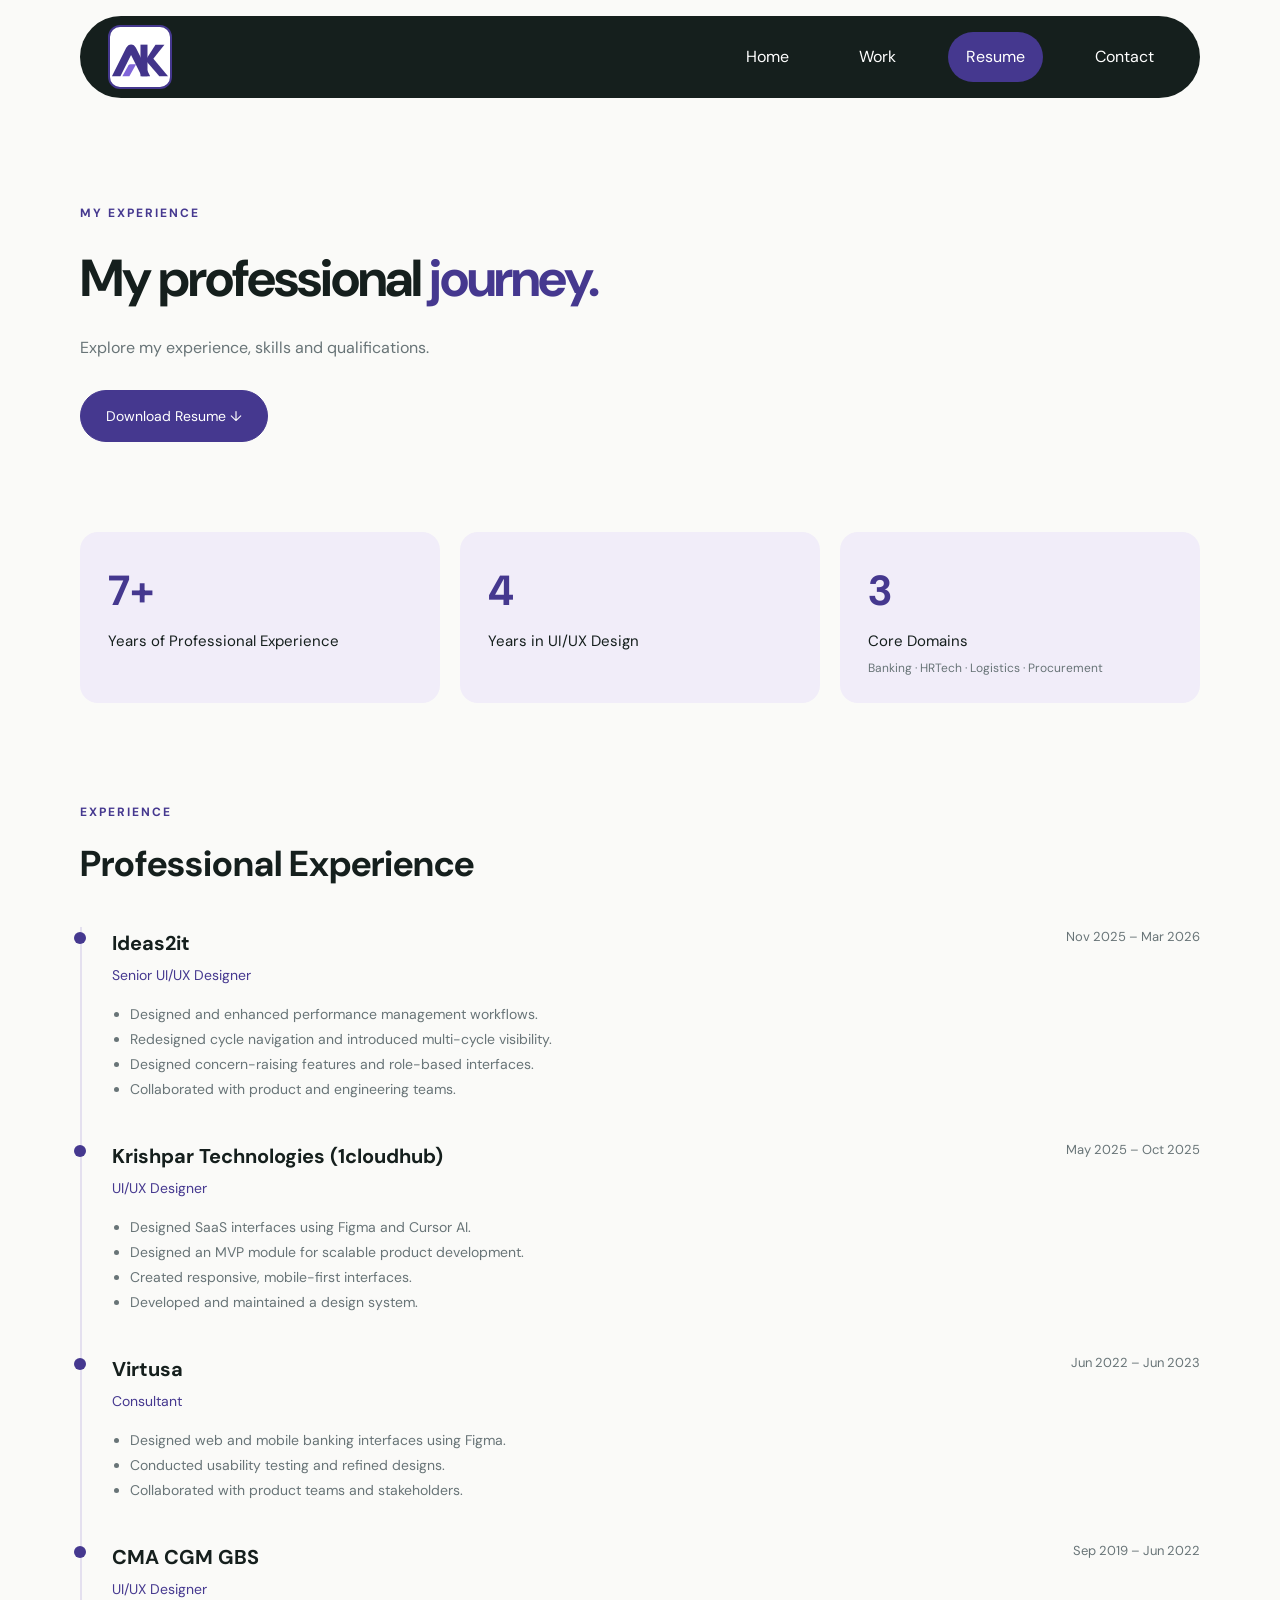
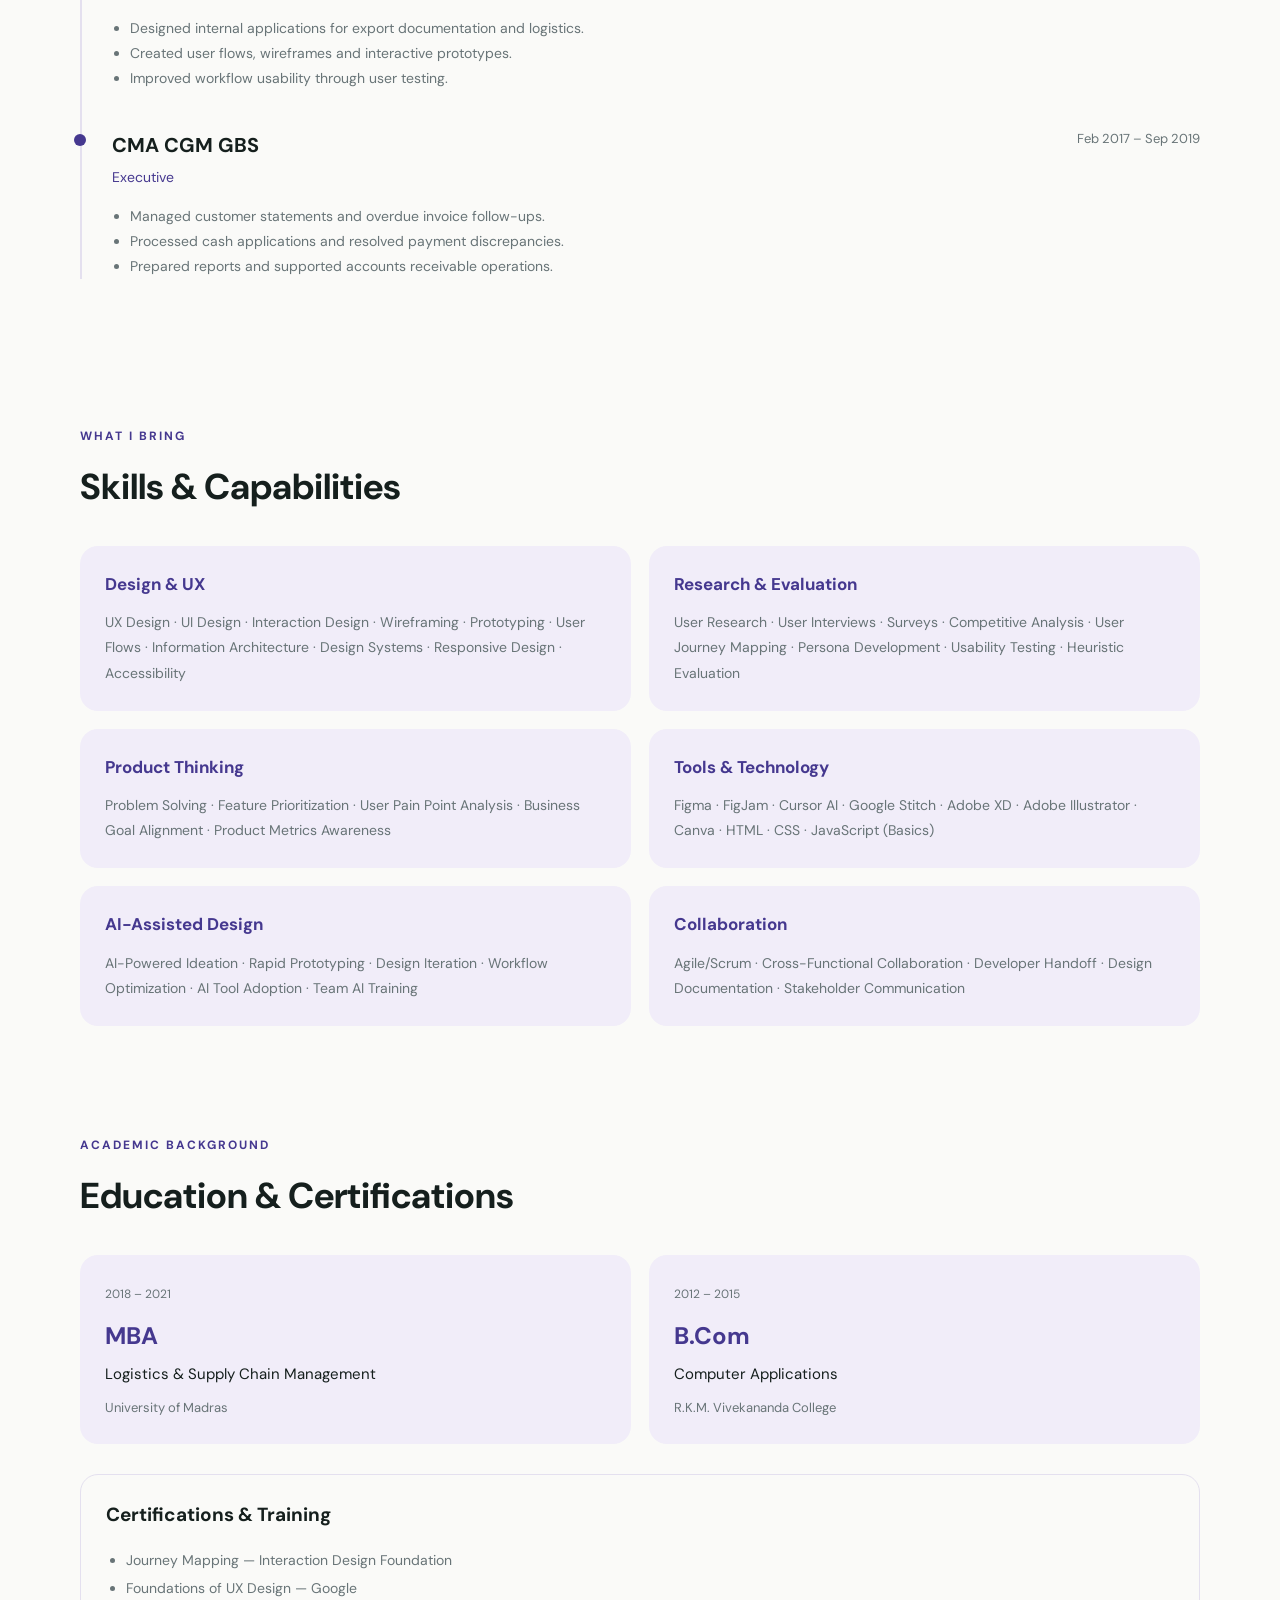
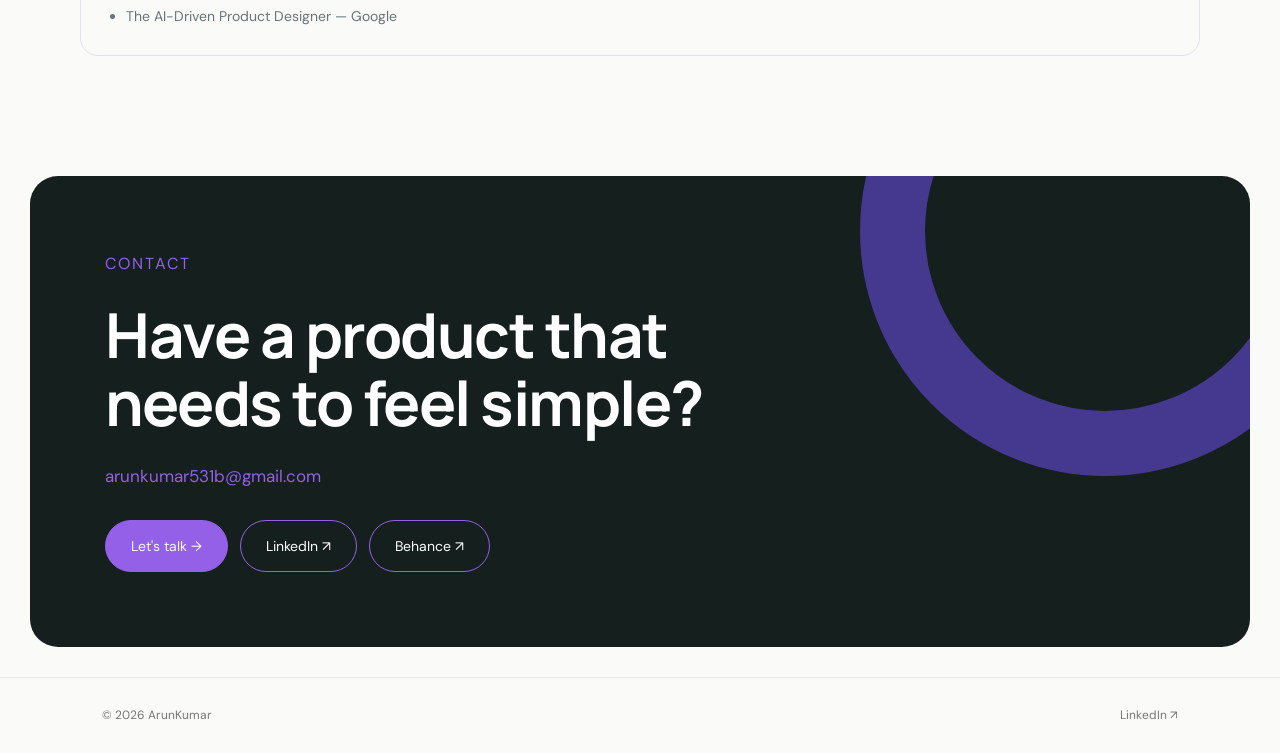
==== resume.html @ 35e141dc "Add files via upload" ====
<!DOCTYPE html>
<html lang="en">
<head>
  <meta charset="UTF-8">
  <meta name="viewport" content="width=device-width, initial-scale=1.0">
  <title>Resume | Arun Kumar</title>

  <link rel="stylesheet" href="style.css">
  <link rel="stylesheet" href="services.css">
  <link rel="stylesheet" href="footer.css">
  <link rel="stylesheet" href="resume.css">
</head>
<body>

  <header class="navbar">
    <a href="index.html#home" class="logo">
      <img src="images/ak-logo.svg" alt="AK Logo">
    </a>

    <nav>
      <a href="index.html#home">Home</a>
      <a href="work.html">Work</a>
      <a href="resume.html" class="active">Resume</a>
<a href="contact.html">Contact</a>    </nav>
  </header>

  <main>
    <section class="resume-intro">
      <p class="eyebrow">MY EXPERIENCE</p>
      <h1>My professional <span>journey.</span></h1>
      <p>Explore my experience, skills and qualifications.</p>

      <a href="documents/Arun-Kumar-Resume.docx"
         download
         class="contact-btn primary">
        Download Resume ↓
      </a>
    </section>
    <section class="career-snapshot">
  <div class="snapshot-card">
    <h2>7+</h2>
    <p>Years of Professional Experience</p>
  </div>

  <div class="snapshot-card">
    <h2>4</h2>
    <p>Years in UI/UX Design</p>
  </div>

  <div class="snapshot-card">
    <h2>3</h2>
    <p>Core Domains</p>
    <span>Banking · HRTech · Logistics · Procurement</span>
  </div>
</section>
<section class="resume-experience">

  <p class="eyebrow">EXPERIENCE</p>
  <h2>Professional Experience</h2>

  <div class="experience-timeline">

    <article class="experience-item">
      <div class="experience-heading">
        <div>
          <h3>Ideas2it</h3>
          <p>Senior UI/UX Designer</p>
        </div>
        <span>Nov 2025 – Mar 2026</span>
      </div>
      <ul>
        <li>Designed and enhanced performance management workflows.</li>
        <li>Redesigned cycle navigation and introduced multi-cycle visibility.</li>
        <li>Designed concern-raising features and role-based interfaces.</li>
        <li>Collaborated with product and engineering teams.</li>
      </ul>
    </article>

    <article class="experience-item">
      <div class="experience-heading">
        <div>
          <h3>Krishpar Technologies (1cloudhub)</h3>
          <p>UI/UX Designer</p>
        </div>
        <span>May 2025 – Oct 2025</span>
      </div>
      <ul>
        <li>Designed SaaS interfaces using Figma and Cursor AI.</li>
        <li>Designed an MVP module for scalable product development.</li>
        <li>Created responsive, mobile-first interfaces.</li>
        <li>Developed and maintained a design system.</li>
      </ul>
    </article>

    <article class="experience-item">
      <div class="experience-heading">
        <div>
          <h3>Virtusa</h3>
          <p>Consultant</p>
        </div>
        <span>Jun 2022 – Jun 2023</span>
      </div>
      <ul>
        <li>Designed web and mobile banking interfaces using Figma.</li>
        <li>Conducted usability testing and refined designs.</li>
        <li>Collaborated with product teams and stakeholders.</li>
      </ul>
    </article>

    <article class="experience-item">
      <div class="experience-heading">
        <div>
          <h3>CMA CGM GBS</h3>
          <p>UI/UX Designer</p>
        </div>
        <span>Sep 2019 – Jun 2022</span>
      </div>
      <ul>
        <li>Designed internal applications for export documentation and logistics.</li>
        <li>Created user flows, wireframes and interactive prototypes.</li>
        <li>Improved workflow usability through user testing.</li>
      </ul>
    </article>

    <article class="experience-item">
      <div class="experience-heading">
        <div>
          <h3>CMA CGM GBS</h3>
          <p>Executive</p>
        </div>
        <span>Feb 2017 – Sep 2019</span>
      </div>
      <ul>
        <li>Managed customer statements and overdue invoice follow-ups.</li>
        <li>Processed cash applications and resolved payment discrepancies.</li>
        <li>Prepared reports and supported accounts receivable operations.</li>
      </ul>
    </article>

  </div>
</section>
<section class="resume-skills">

  <p class="eyebrow">WHAT I BRING</p>
  <h2>Skills & Capabilities</h2>

  <div class="skills-grid">

    <div class="skill-card">
      <h3>Design & UX</h3>
      <p>UX Design · UI Design · Interaction Design · Wireframing · Prototyping · User Flows · Information Architecture · Design Systems · Responsive Design · Accessibility</p>
    </div>

    <div class="skill-card">
      <h3>Research & Evaluation</h3>
      <p>User Research · User Interviews · Surveys · Competitive Analysis · User Journey Mapping · Persona Development · Usability Testing · Heuristic Evaluation</p>
    </div>

    <div class="skill-card">
      <h3>Product Thinking</h3>
      <p>Problem Solving · Feature Prioritization · User Pain Point Analysis · Business Goal Alignment · Product Metrics Awareness</p>
    </div>

    <div class="skill-card">
      <h3>Tools & Technology</h3>
      <p>Figma · FigJam · Cursor AI · Google Stitch · Adobe XD · Adobe Illustrator · Canva · HTML · CSS · JavaScript (Basics)</p>
    </div>

    <div class="skill-card">
      <h3>AI-Assisted Design</h3>
      <p>AI-Powered Ideation · Rapid Prototyping · Design Iteration · Workflow Optimization · AI Tool Adoption · Team AI Training</p>
    </div>

    <div class="skill-card">
      <h3>Collaboration</h3>
      <p>Agile/Scrum · Cross-Functional Collaboration · Developer Handoff · Design Documentation · Stakeholder Communication</p>
    </div>

  </div>
</section>
<section class="resume-education">

  <p class="eyebrow">ACADEMIC BACKGROUND</p>
  <h2>Education & Certifications</h2>

  <div class="education-grid">

    <div class="education-card">
      <span>2018 – 2021</span>
      <h3>MBA</h3>
      <p>Logistics & Supply Chain Management</p>
      <small>University of Madras</small>
    </div>

    <div class="education-card">
      <span>2012 – 2015</span>
      <h3>B.Com</h3>
      <p>Computer Applications</p>
      <small>R.K.M. Vivekananda College</small>
    </div>

  </div>

  <div class="certification-list">
    <h3>Certifications & Training</h3>
    <ul>
      <li>Journey Mapping — Interaction Design Foundation</li>
      <li>Foundations of UX Design — Google</li>
      <li>The AI-Driven Product Designer — Google</li>
    </ul>
  </div>

</section>
  </main>
<section id="contact" class="contact">
  <div class="contact-content">
    <p class="eyebrow">CONTACT</p>
    <h2>Have a product that<br>needs to feel simple?</h2>
    <p class="contact-email">arunkumar531b@gmail.com</p>

    <div class="contact-buttons">
  <a href="contact.html" class="contact-btn primary">
    Let's talk →
  </a>

  <a href="https://www.linkedin.com/in/arunkumar-b-875635312/"
     target="_blank" rel="noopener noreferrer" class="contact-btn">
    LinkedIn ↗
  </a>

  <a href="https://www.behance.net/arunkumarb9"
     target="_blank" rel="noopener noreferrer" class="contact-btn">
    Behance ↗
  </a>
</div>
</section>
<footer>
  <span>© 2026 ArunKumar</span>
  <a href="https://www.linkedin.com/" target="_blank">LinkedIn ↗</a>
</footer>
  <script src="script.js"></script>
</body>
</html>
---- style.css ----
@import url('https://fonts.googleapis.com/css2?family=DM+Sans:wght@400;500;600;700&family=Manrope:wght@400;500;600;700;800&display=swap');

:root {
  --background: #fafaf8;
  --surface: #ffffff;
  --text: #20211f;
  --muted: #777872;
  --border: #e8e8e3;
  --accent: #596b55;
}

* {
  margin: 0;
  padding: 0;
  box-sizing: border-box;
}

html {
  scroll-behavior: smooth;
}

body {
  background: var(--background);
  color: var(--text);
  font-family: 'DM Sans', sans-serif;
  line-height: 1.6;
}

a {
  color: inherit;
  text-decoration: none;
}

.navbar {
    max-width: 1120px;
    width: calc(100% - 48px);
    height: 82px;
    margin: 16px auto;
    padding: 0 28px;
    display: flex;
    align-items: center;
    justify-content: space-between;
    background-color: #151F1D;
    border-radius: 50px;
    border-bottom: none;
    box-sizing: border-box;
  }

.logo {
  width: 64px;
  height: 64px;
  background-color: #FFFFFF;
  color: #45388F;
  border: 2px solid #45388F;
  border-radius: 12px;
  display: flex;
  align-items: center;
  justify-content: center;
  text-decoration: none;
}

.logo svg {
  display: block;
  width: 36px;
  height: 26px;
}

nav {
  display: flex;
  gap: 34px;
}

nav a, .nav-cta {
    display: inline-block;
    font-size: 16px;
    color: #FFFFFF;
    text-decoration: none;
    transition: all 0.3s ease;
  }
  
  nav a {
    padding: 12px 18px;
    border-radius: 30px;
  }
  
  nav a:hover:not(.active) {
  background-color: transparent;
  color: #7d6fcd;
}
  
  .nav-cta {
    border: 1px solid rgba(255,255,255,0.4);
    padding: 10px 18px;
    border-radius: 30px;
  }
  
  .nav-cta:hover {
    background-color: #E4EAF0;
    color: #45388f;
    border-color: #E4EAF0;
  }

  .hero {
    max-width: 1120px;
    margin: auto;
    padding: 40px 30px 65px;
    box-sizing: border-box;
  }
  
  .hero .eyebrow {
    font-size: 14px;
    color: #687477;
    letter-spacing: 1px;
    margin-bottom: 24px;
  }

  .hero-intro {
    font-size: 18px;
    color: #687477;
    margin-bottom: 20px;
  }
  
  .hero-intro strong {
    color: #151F1D;
    font-weight: 700;
  }

  .hero h1 {
    max-width: 850px;
    font-family: 'Manrope', sans-serif;
    font-size: clamp(38px, 4.8vw, 62px);
    line-height: 1.12;
    letter-spacing: -2.5px;
    font-weight: 600;
    margin-bottom: 20px;
    color: #151F1D;
  }

  .hero h1 span {
    color: #6558b2;
  }

  .hero-description {
    max-width: 650px;
    margin-top: 0;
    margin-bottom: 24px;
    color: var(--muted);
    font-size: 17px;
    line-height: 1.7;
  }

.hero-actions {
  display: flex;
  align-items: center;
  gap: 28px;
  margin-top: 36px;
}

/* HERO CTA BUTTONS */

.hero-primary,
.hero-secondary {
  display: inline-flex;
  align-items: center;
  justify-content: center;
  padding: 17px 30px;
  border-radius: 40px;
  font-size: 16px;
  text-decoration: none;
  transition: all 0.3s ease;
}

.hero-primary {
  background-color: #151F1D;
  color: #FFFFFF;
  border: 1px solid #151F1D;
}

.hero-primary:hover {
  background-color: #45388F;
  color: #FFFFFF;
  border-color: #45388F;
}

.hero-secondary {
  background-color: transparent;
  color: #151F1D;
  border: 1px solid #151F1D;
}

.hero-secondary:hover {
  background-color: #E4EAF0;
  color: #45388F;
  border-color: #45388F;
}
.section {
  width: 100%;
  max-width: 1120px;
  box-sizing: border-box;
  margin: 0 auto;
 padding: 90px 30px 30px;
  border-top: none;
}

.section-heading {
  display: flex;
  justify-content: space-between;
  align-items: end;
  margin-bottom: 42px;
}

.section h2, .contact h2 {
  font-family: 'Manrope', sans-serif;
  font-size: clamp(30px, 4vw, 44px);
  letter-spacing: -1.5px;
  line-height: 1.25;
}

.section-heading span {
  color: var(--muted);
  font-size: 12px;
}

.project-grid {
  display: grid;
  grid-template-columns: repeat(2, 1fr);
  gap: 44px 28px;
}

.project-card h3 {
  font-family: 'Manrope', sans-serif;
  font-size: 19px;
  margin-top: 17px;
}

.project-card p {
  color: var(--muted);
  font-size: 13px;
  margin-top: 4px;
}

.project-visual {
  height: 310px;
  display: flex;
  align-items: center;
  justify-content: center;
  font-family: 'Manrope', sans-serif;
  font-size: 52px;
  font-weight: 700;
  color: rgba(32, 33, 31, 0.35);
  border-radius: 3px;
  cursor: pointer;
  transform-style: preserve-3d;
  transition: transform 0.3s ease, box-shadow 0.3s ease;
}

.project-visual:hover {
  transform: perspective(1000px) rotateX(3deg) rotateY(-3deg) translateY(-5px);
  box-shadow: 0 18px 35px rgba(21, 31, 29, 0.15);
}

.project-card:hover .project-visual {
  transform: translateY(-5px);
}

.farm { background: #e9eadf; }
.procurement { background: #e5e9ee; }
.cafe { background: #eee5db; }
.studio { background: #e9e4ed; }

.about {
  max-width: 100%;
  padding-left: max(30px, calc((100% - 1060px) / 2));
  padding-right: max(30px, calc((100% - 1060px) / 2));
}

.about h2 {
  max-width: 750px;
}

.about > p:last-child {
  max-width: 650px;
  margin-top: 24px;
  color: var(--muted);
  line-height: 1.9;
}

.skills {
  display: flex;
  flex-wrap: wrap;
  gap: 12px;
  margin-top: 32px;
  margin-left: 0;
}

.skills span {
  border: 1px solid var(--border);
  padding: 11px 18px;
  border-radius: 30px;
  font-size: 13px;
  background: var(--surface);
}

.contact {
  text-align: center;
  padding: 110px 25px;
  background: #eeefe9;
}

.contact h2 {
  margin-bottom: 15px;
}

.contact > p:not(.eyebrow) {
  color: var(--muted);
  margin-bottom: 28px;
}

footer {
  padding: 28px 8%;
  display: flex;
  justify-content: space-between;
  border-top: 1px solid var(--border);
  font-size: 12px;
  color: var(--muted);
}

@media (max-width: 700px) {
  .navbar {
  display: flex;
  flex-direction: row;
  align-items: center;
  justify-content: space-between;
  flex-wrap: nowrap;
  padding: 10px 14px;
  gap: 8px;
}
#home > .hero-image {
  position: relative;
  top: auto;
  right: auto;
  transform: none;
  width: 220px;
  height: 220px;
  margin: 30px auto 0;
}

.navbar .logo {
  width: 46px;
  height: 46px;
  padding: 4px;
  box-sizing: border-box;
  flex-shrink: 0;
}

.navbar .logo img {
  width: 100%;
  height: 100%;
  object-fit: contain;
}

.navbar nav {
  display: flex;
  align-items: center;
  justify-content: space-between;
  flex: 1;
  min-width: 0;
  gap: 2px;
}

.navbar nav a {
  font-size: 10px;
  padding: 10px 7px;
  white-space: nowrap;
}
  .nav-cta {
    display: none;
  }

  .hero {
    padding: 95px 22px;
  }

  .hero h1 {
    letter-spacing: -1.5px;
  }

  .hero .contact-btn {
  padding: 10px 16px;
  font-size: 13px;
}

  .section {
    padding: 65px 22px;
  }

  .project-grid {
    grid-template-columns: 1fr;
    gap: 35px;
  }

  .project-visual {
    height: 240px;
  }

  .section-heading {
    align-items: start;
  }

  .section-heading span {
    display: none;
  }

  footer {
    padding: 25px 22px;
  }
}
/* Availability Badge */

.availability {
    display: inline-flex;
    align-items: center;
    gap: 12px;
    padding: 10px 16px;
    border: 1px solid #DCE2E8;
    border-radius: 30px;
    color: #687477;
    font-size: 14px;
    font-weight: 400;
    margin-bottom: 20px;
    background-color: transparent;
  }
  
  /* Green Status Indicator */
  
  .status-dot {
    width: 9px;
    height: 9px;
    min-width: 9px;
    background-color: #22C55E;
    border-radius: 50%;
    box-shadow: 0 0 0 4px #DCFCE7;
  }
  #home {
    position: relative;
  }
  
  #home > .hero-image {
    position: absolute;
    right: 30px;
    top: 50%;
    transform: translateY(-50%);
    width: 310px;
    height: 320px;
    border-radius: 50%;
    overflow: hidden;
    z-index: 2;
  }
  
  #home > .hero-image img {
    width: 100%;
    height: 100%;
    object-fit: cover;
    object-position: center 25%;
    display: block;
  }
  
  @media (max-width: 800px) {
    #home > .hero-image {
      display: none;
    }
  }
  /* =================================
   PROFILE IMAGE BACKGROUND CIRCLE
================================= */

#home {
    position: relative;
  }
  
  #home::after {
    content: "";
    position: absolute;
    right: -5px;
    top: 50%;
    width: 355px;
    height: 350px;
    border-radius: 50%;
    background: rgba(91, 69, 213, 0.1);
    border: 1px solid rgba(69, 56, 143, 0.18);
    transform: translateY(-50%);
    z-index: 1;
    pointer-events: none;
    animation: circlePulse 3s ease-in-out infinite;
  }
  
  /* Keep profile image above the circle */
  
  #home > .hero-image {
    z-index: 2;
  }
  
  @keyframes circlePulse {
    0%, 100% {
      transform: translateY(-50%) scale(0.85);
      opacity: 0.5;
    }
  
    50% {
      transform: translateY(-50%) scale(1.15);
      opacity: 1;
    }
  }
  
  /* Hide profile image and circle on smaller screens */
  
  @media (max-width: 800px) {
    #home > .hero-image,
    #home::after {
      display: none;
    }
  }
  /* HERO STATISTICS */

.hero-stats {
    display: grid;
    grid-template-columns: repeat(3, 1fr);
    gap: 30px;
    border-top: 1px solid #E0E4E2;
    margin-top: 30px;
    padding-top: 25px;
    max-width: 650px;
  }
  
  .stat-item h3 {
    font-size: 42px;
    font-weight: 600;
    color: #151F1D;
    margin: 0 0 5px;
  }
  
  .stat-item p {
    font-size: 15px;
    color: #687477;
    margin: 0;
  }
  
  @media (max-width: 600px) {
    .hero-stats {
      gap: 15px;
    }
  
    .stat-item h3 {
      font-size: 30px;
    }
  
    .stat-item p {
      font-size: 12px;
    }
  }
  /* PROJECT THUMBNAIL IMAGES */

.project-visual {
    width: 100%;
    height: 387px;
    overflow: hidden;
    border-radius: 5px;
    background: #E4EAF0;
  }
  
  .project-visual img {
    width: 100%;
    height: 100%;
    object-fit: cover;
    display: block;
    transition: transform 0.4s ease;
  }
  
  .project-card:hover .project-visual img {
    transform: scale(1.04);
  }
/* Dynamic Active Navbar Highlight */

.navbar nav a.active {
  background: #45388F;
  color: #FFFFFF;
}

.navbar nav a.active {
  background: #45388F;
color: #FFFFFF;
}
.hero-primary {
  background: #45388F;
  color: #FFFFFF;
  border: 1px solid #45388F;
  transition: background 0.3s ease, transform 0.3s ease;
}

.hero-primary:hover {
  background: #392D7A;
  border-color: #392D7A;
  transform: translateY(-3px);
}
.hero-secondary {
  transition: transform 0.3s ease;
}
.hero-secondary:hover {
  background: transparent;
  color: inherit;
  border-color: inherit;
  transform: translateY(-3px);
}
/* PROJECT DETAIL MODAL */

.project-modal {
  display: none;
  position: fixed;
  inset: 0;
  z-index: 9999;
  background: rgba(10, 20, 18, 0.65);
  backdrop-filter: blur(8px);
  -webkit-backdrop-filter: blur(8px);
  justify-content: center;
  align-items: center;
  padding: 12px;
}

.project-modal.active {
  display: flex;
}

.project-modal-content {
  width: 100%;
  max-width: 1100px;
  height: 95vh;
  background: #FFFFFF;
  border-radius: 24px;
  overflow: hidden;
  display: flex;
  flex-direction: column;
}

.project-modal-header {
  min-height: 100px;
  padding: 22px 38px;
  display: flex;
  justify-content: space-between;
  align-items: center;
  border-bottom: 1px solid #E5E5E5;
}

.project-modal-category {
  color: #45388F;
  font-size: 11px;
  letter-spacing: 1.5px;
  margin: 0 0 8px;
  text-transform: uppercase;
}

.project-modal-header h2 {
  font-size: 24px;
  margin: 0;
  color: #151F1D;
}

.project-modal-close {
  width: 46px;
  height: 46px;
  border: none;
  border-radius: 50%;
  background: #F3F5F4;
  font-size: 28px;
  cursor: pointer;
  color: #151F1D;
}

.project-modal-body {
  flex: 1;
  overflow-y: auto;
  padding: 36px;
}

.project-modal-body img {
  display: block;
  width: 100%;
  height: auto;
  margin-bottom: 24px;
  border-radius: 12px;
}
---- services.css ----
/* SERVICES SECTION */

.services {
  padding-top: 35px;
  padding-bottom: 95px;
}
.services-heading {
  display: flex;
  justify-content: space-between;
  align-items: flex-end;
  gap: 30px;
  margin-bottom: 40px;
}

.services-heading h2 {
  margin: 8px 0 0;
}

.services-intro {
  max-width: 410px;
  color: #687477;
  line-height: 1.7;
  margin: 0;
}

.services-grid {
  display: grid;
  grid-template-columns: repeat(4, 1fr);
  gap: 18px;
  align-items: stretch;
}

.service-card {
 background: #F1EDF9;
  padding: 28px;
  border-radius: 20px;
  min-height: 0;
  display: flex;
  flex-direction: column;
  transition: transform 0.3s ease, background 0.3s ease;
}

.service-card:hover {
  transform: translateY(-5px);
  background: #E8E1F5;
}

.service-icon {
  width: 48px;
  height: 48px;
  flex-shrink: 0;
  background: #45388F;
  color: #FFFFFF;
  border-radius: 14px;
  display: flex;
  align-items: center;
  justify-content: center;
  margin-bottom: 42px;
}

.service-icon svg {
  width: 22px;
  height: 22px;
  stroke-width: 1.8;
}

.service-card h3 {
  font-size: 18px;
  line-height: 1.4;
  min-height: 50px;
  margin: 0 0 10px;
  color: #151F1D;
}

.service-card p {
  font-size: 14px;
  line-height: 1.7;
  color: #687477;
  margin: 0;
}

@media (max-width: 900px) {
  .services-grid {
    grid-template-columns: repeat(2, 1fr);
  }
}

@media (max-width: 600px) {
  .services-heading {
    flex-direction: column;
    align-items: flex-start;
  }

  .services-grid {
    grid-template-columns: 1fr;
  }
}
---- footer.css ----
/* CONTACT PANEL */

.contact {
  background: #151F1D;
  color: #FFFFFF;
  padding: 75px 75px;
  border-radius: 28px;
  margin: 40px 30px 30px;
  position: relative;
  overflow: hidden;
}

.contact-content {
  max-width: 750px;
  margin-left: 0;
  text-align: left;
}

.contact .eyebrow {
  color: #9460e7;
  letter-spacing: 2px;
}

.contact h2 {
  font-size: clamp(36px, 5vw, 62px);
  line-height: 1.1;
  margin: 25px 0;
  color: #FFFFFF;
}

.contact-email {
  color: #9460e7;
  font-size: 17px;
  margin-bottom: 30px;
}

.contact-buttons {
  display: flex;
  flex-wrap: wrap;
  gap: 12px;
}

.contact-btn {
  display: inline-flex;
  align-items: center;
  justify-content: center;
  padding: 14px 25px;
  border: 1px solid #9460e7;
  border-radius: 50px;
  color: #FFFFFF;
  text-decoration: none;
  font-size: 14px;
  transition: all 0.3s ease;
}

.contact-btn.primary {
  background: #9460e7;
  color: #f7faf9;
  border-color: #9460e7;
}

.contact-btn:hover {
  transform: translateY(-4px);
}
/* BOTTOM FOOTER */

.site-footer {
  display: flex;
  justify-content: space-between;
  align-items: center;
  gap: 20px;
  padding: 25px 0 35px;
  color: #687477;
  font-size: 13px;
}

.site-footer p {
  margin: 0;
}

.footer-links {
  display: flex;
  flex-wrap: wrap;
  gap: 25px;
}

.footer-links a {
  color: #687477;
  text-decoration: none;
  transition: color 0.3s ease;
}

.footer-links a:hover {
  color: #45388F;
}

@media (max-width: 600px) {
  .contact {
    padding: 45px 25px;
    border-radius: 20px;
  }

  .site-footer {
    flex-direction: column;
    align-items: flex-start;
  }

  .footer-links {
    gap: 18px;
  }
}
/* DECORATIVE CONTACT CIRCLE */

.contact::after {
  content: "";
  position: absolute;
  width: 360px;
  height: 360px;
  border: 65px solid #45388F;
  border-radius: 50%;
  top: -190px;
  right: -100px;
  pointer-events: none;
  z-index: 0;
}

.contact-content {
  position: relative;
  z-index: 1;
}
---- resume.css ----
/* RESUME PAGE */

.resume-intro {
  max-width: 1200px;
  margin: 0 auto;
  padding: 90px 40px 70px;
}

.resume-intro .eyebrow {
  color: #45388F;
  font-size: 12px;
  letter-spacing: 2px;
  font-weight: 700;
}

.resume-intro h1 {
  font-size: 52px;
  letter-spacing: -2px;
  color: #151F1D;
  margin: 14px 0;
}

.resume-intro h1 span {
  color: #45388F;
}

.resume-intro > p:not(.eyebrow) {
  max-width: 550px;
  color: #687477;
  font-size: 16px;
  line-height: 1.7;
  margin-bottom: 28px;
}

@media (max-width: 700px) {
  .resume-intro {
    padding: 55px 20px;
  }

  .resume-intro h1 {
    font-size: 36px;
  }
}
/* CAREER SNAPSHOT */

.career-snapshot {
  max-width: 1200px;
  margin: 0 auto;
  padding: 20px 40px 70px;
  display: grid;
  grid-template-columns: repeat(3, 1fr);
  gap: 20px;
}

.snapshot-card {
  background: #F1EDF9;
  border-radius: 18px;
  padding: 25px 28px;
}

.snapshot-card h2 {
  color: #45388F;
  font-size: 42px;
  margin: 0 0 5px;
}

.snapshot-card p {
  color: #151F1D;
  font-size: 15px;
  margin: 0;
}

.snapshot-card span {
  display: block;
  color: #687477;
  font-size: 12px;
  margin-top: 6px;
}

@media (max-width: 700px) {
  .career-snapshot {
    grid-template-columns: 1fr;
    padding: 20px;
  }
}
/* PROFESSIONAL EXPERIENCE */

.resume-experience {
  max-width: 1200px;
  margin: 0 auto;
  padding: 30px 40px 80px;
}

.resume-experience .eyebrow {
  color: #45388F;
  font-size: 12px;
  font-weight: 700;
  letter-spacing: 2px;
}

.resume-experience > h2 {
  color: #151F1D;
  font-size: 36px;
  margin: 12px 0 35px;
}

.experience-timeline {
  border-left: 2px solid #E4E0EF;
  padding-left: 30px;
}

.experience-item {
  position: relative;
  margin-bottom: 38px;
}

.experience-item::before {
  content: "";
  position: absolute;
  left: -38px;
  top: 5px;
  width: 12px;
  height: 12px;
  background: #45388F;
  border-radius: 50%;
}

.experience-heading {
  display: flex;
  justify-content: space-between;
  align-items: flex-start;
  gap: 20px;
}

.experience-heading h3 {
  color: #151F1D;
  font-size: 20px;
  margin: 0 0 5px;
}

.experience-heading p {
  color: #45388F;
  font-size: 14px;
  margin: 0;
}

.experience-heading > span {
  color: #687477;
  font-size: 13px;
  white-space: nowrap;
}

.experience-item ul {
  padding-left: 18px;
  margin-top: 15px;
  color: #687477;
  font-size: 14px;
  line-height: 1.8;
}

@media (max-width: 700px) {
  .resume-experience {
    padding: 30px 20px 55px;
  }

  .experience-heading {
    flex-direction: column;
    gap: 8px;
  }
}
/* SKILLS & CAPABILITIES */

.resume-skills {
  max-width: 1200px;
  margin: 0 auto;
  padding: 30px 40px 80px;
}

.resume-skills .eyebrow {
  color: #45388F;
  font-size: 12px;
  font-weight: 700;
  letter-spacing: 2px;
}

.resume-skills > h2 {
  color: #151F1D;
  font-size: 36px;
  margin: 12px 0 30px;
}

.skills-grid {
  display: grid;
  grid-template-columns: repeat(2, 1fr);
  gap: 18px;
}

.skill-card {
  background: #F1EDF9;
  border-radius: 18px;
  padding: 25px;
}

.skill-card h3 {
  color: #45388F;
  font-size: 17px;
  margin: 0 0 12px;
}

.skill-card p {
  color: #687477;
  font-size: 14px;
  line-height: 1.8;
  margin: 0;
}

@media (max-width: 700px) {
  .resume-skills {
    padding: 30px 20px 55px;
  }

  .resume-skills > h2 {
    font-size: 30px;
  }

  .skills-grid {
    grid-template-columns: 1fr;
  }
}
/* EDUCATION & CERTIFICATIONS */

.resume-education {
  max-width: 1200px;
  margin: 0 auto;
  padding: 30px 40px 80px;
}

.resume-education .eyebrow {
  color: #45388F;
  font-size: 12px;
  font-weight: 700;
  letter-spacing: 2px;
}

.resume-education > h2 {
  color: #151F1D;
  font-size: 36px;
  margin: 12px 0 30px;
}

.education-grid {
  display: grid;
  grid-template-columns: repeat(2, 1fr);
  gap: 18px;
}

.education-card {
  background: #F1EDF9;
  border-radius: 18px;
  padding: 25px;
}

.education-card > span {
  color: #687477;
  font-size: 12px;
}

.education-card h3 {
  color: #45388F;
  font-size: 24px;
  margin: 12px 0 6px;
}

.education-card p {
  color: #151F1D;
  font-size: 15px;
  margin: 0 0 8px;
}

.education-card small {
  color: #687477;
  font-size: 13px;
}

.certification-list {
  margin-top: 30px;
  padding: 25px;
  border: 1px solid #E4E0EF;
  border-radius: 18px;
}

.certification-list h3 {
  color: #151F1D;
  font-size: 19px;
  margin: 0 0 15px;
}

.certification-list ul {
  padding-left: 20px;
  color: #687477;
  font-size: 14px;
  line-height: 2;
}

@media (max-width: 700px) {
  .resume-education {
    padding: 30px 20px 55px;
  }

  .resume-education > h2 {
    font-size: 30px;
  }

  .education-grid {
    grid-template-columns: 1fr;
  }
}
/* RESUME DOWNLOAD BUTTON */
.resume-intro .contact-btn.primary {
  background: #45388F;
  color: #FFFFFF;
  border: 1px solid #45388F;
}

.resume-intro .contact-btn.primary:hover {
  background: #352A73;
  border-color: #352A73;
}
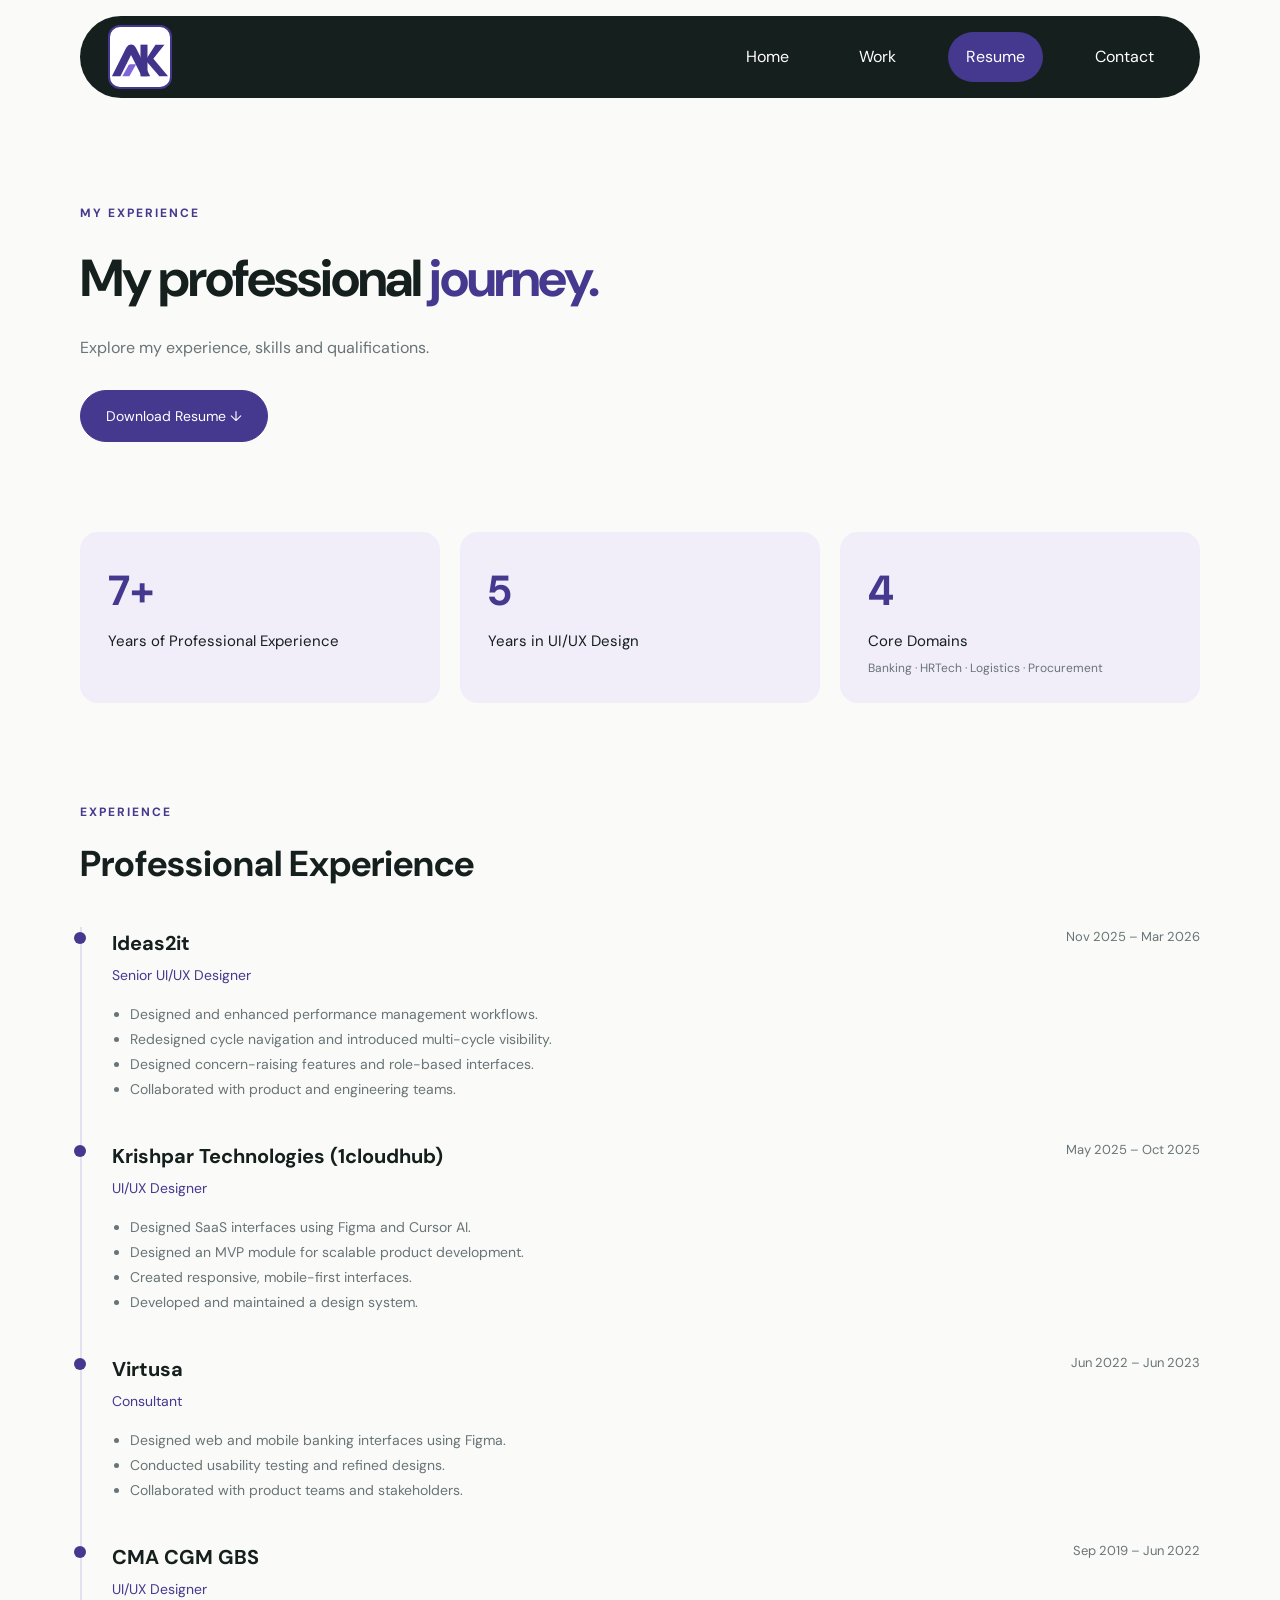
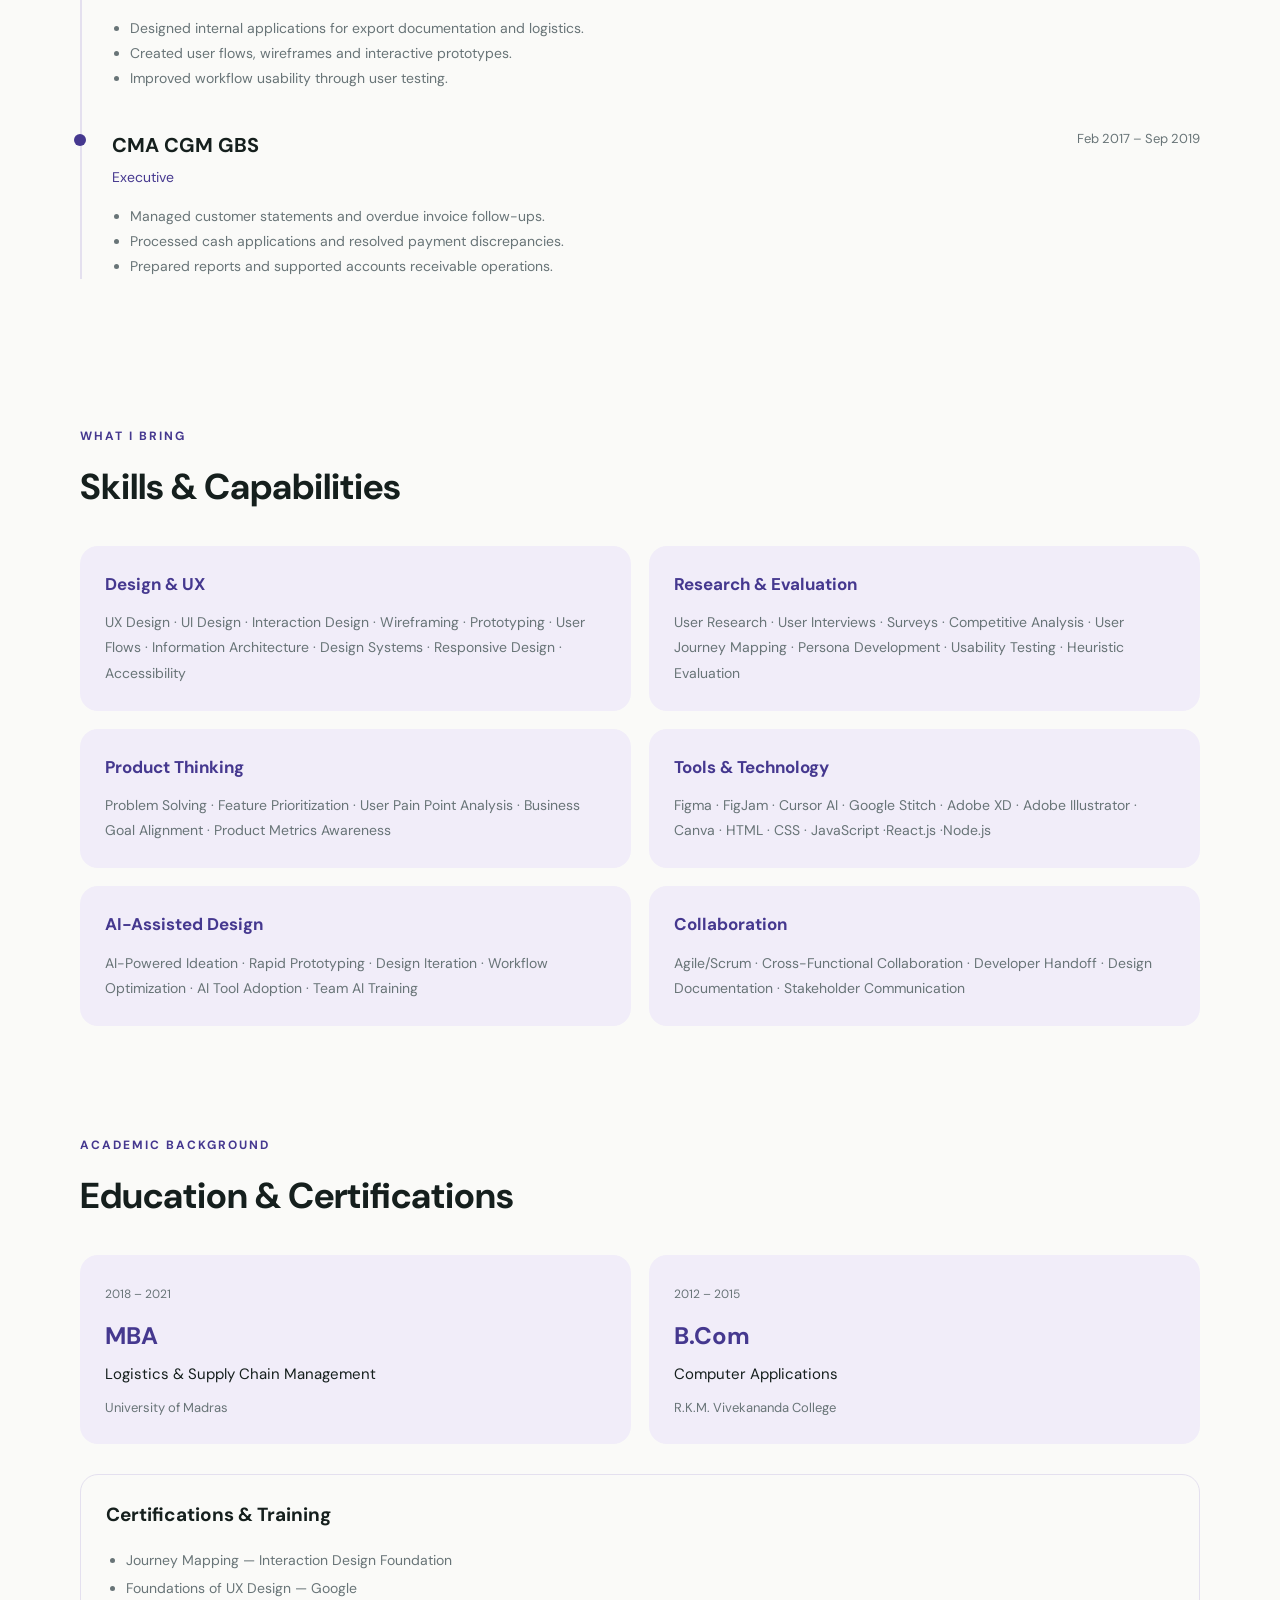
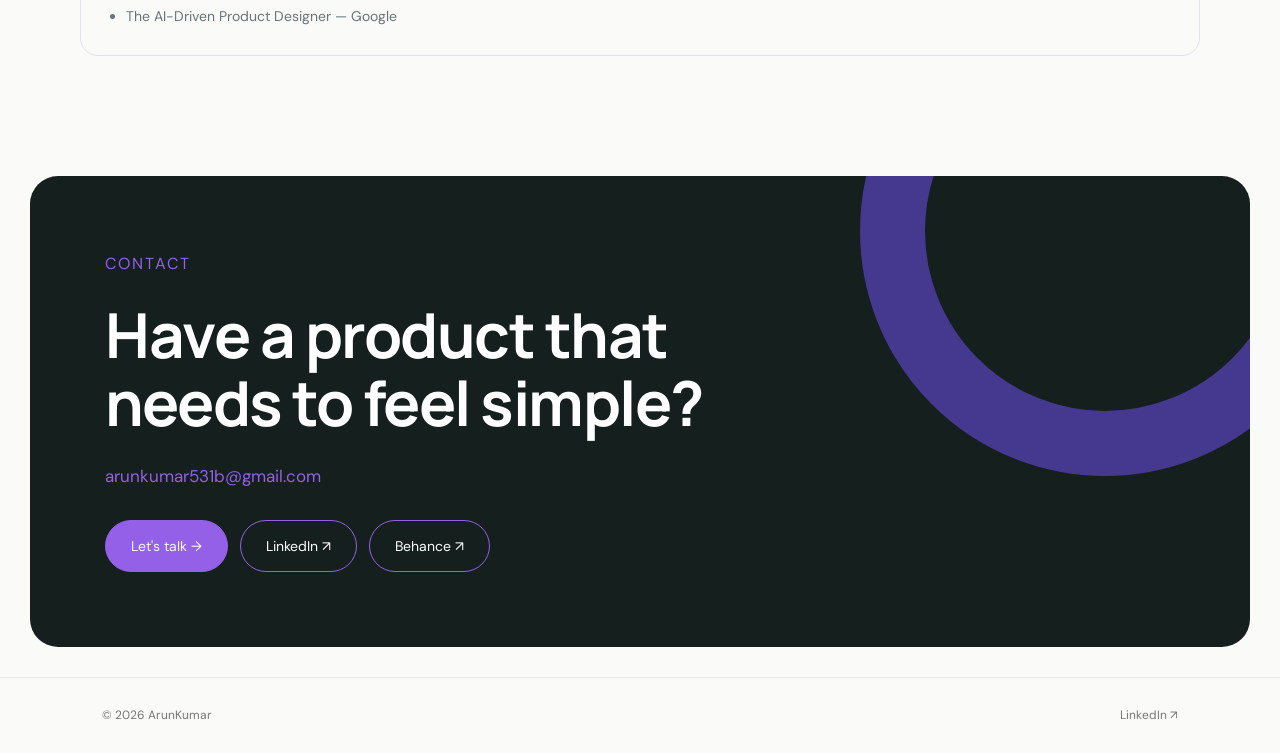
==== commit 7352b6c5: "Revise resume content and structure Updated professional experience and skills sections." ====
--- a/resume.html
+++ b/resume.html
@@ -43,12 +43,12 @@
   </div>
 
   <div class="snapshot-card">
+    <h2>5</h2>
+    <p>Years in UI/UX Design</p>
+  </div>
+
+  <div class="snapshot-card">
     <h2>4</h2>
-    <p>Years in UI/UX Design</p>
-  </div>
-
-  <div class="snapshot-card">
-    <h2>3</h2>
     <p>Core Domains</p>
     <span>Banking · HRTech · Logistics · Procurement</span>
   </div>
@@ -163,7 +163,7 @@
 
     <div class="skill-card">
       <h3>Tools & Technology</h3>
-      <p>Figma · FigJam · Cursor AI · Google Stitch · Adobe XD · Adobe Illustrator · Canva · HTML · CSS · JavaScript (Basics)</p>
+      <p>Figma · FigJam · Cursor AI · Google Stitch · Adobe XD · Adobe Illustrator · Canva · HTML · CSS · JavaScript ·React.js ·Node.js </p>
     </div>
 
     <div class="skill-card">
@@ -240,4 +240,4 @@
 </footer>
   <script src="script.js"></script>
 </body>
-</html>+</html>
